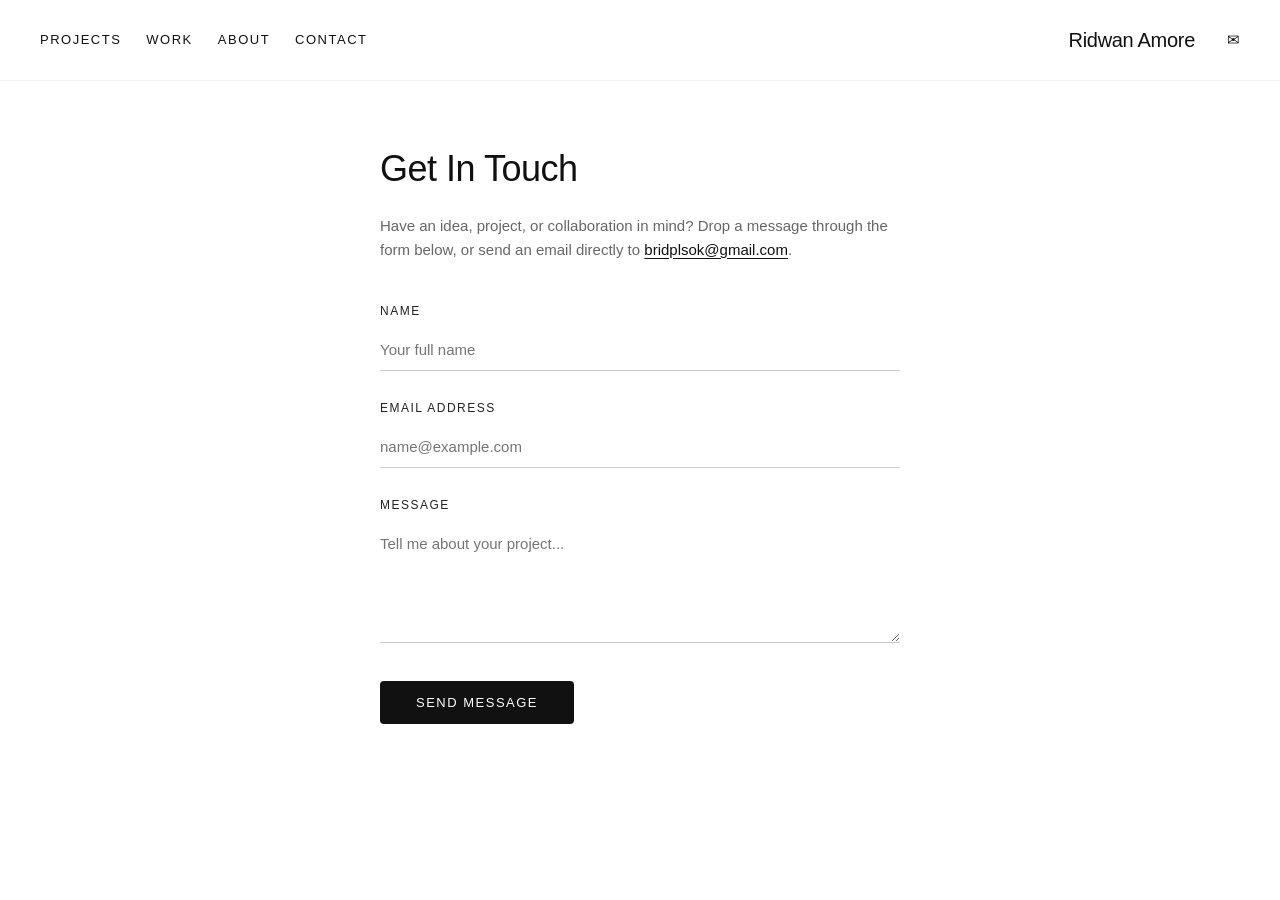
==== contact.html @ fedd4a75 "Add files via upload" ====
<!DOCTYPE html>
<html lang="en">
<head>
    <meta charset="UTF-8">
    <meta name="viewport" content="width=device-width, initial-scale=1.0">
    <title>Contact | Ridwan Amore</title>
    <style>
        /* Base Layout & Reset */
        * {
            margin: 0;
            padding: 0;
            box-sizing: border-box;
        }

        body {
            font-family: 'Helvetica Neue', Helvetica, Arial, sans-serif;
            background-color: #ffffff;
            color: #333333;
            line-height: 1.6;
            -webkit-font-smoothing: antialiased;
            -moz-osx-font-smoothing: grayscale;
        }

        /* Fixed Top Navigation Dock */
        .navbar {
            position: fixed;
            top: 0;
            left: 0;
            width: 100%;
            background-color: rgba(255, 255, 255, 0.95);
            display: flex;
            justify-content: space-between;
            align-items: center;
            padding: 24px 40px;
            z-index: 1000;
            border-bottom: 1px solid #f2f2f2;
        }

        .nav-links {
            display: flex;
            gap: 25px;
        }

        .nav-links a {
            text-decoration: none;
            color: #111111;
            font-weight: 400;
            font-size: 13px;
            text-transform: uppercase;
            letter-spacing: 1.5px;
            transition: opacity 0.2s ease;
        }

        .nav-links a:hover {
            opacity: 0.5;
        }

        .nav-right {
            display: flex;
            align-items: center;
            gap: 20px;
        }

        .signature {
            font-weight: 300;
            font-size: 20px;
            letter-spacing: -0.3px;
            color: #111111;
        }

        .social-icons a {
            color: #111111;
            text-decoration: none;
            font-size: 15px;
            margin-left: 12px;
            transition: opacity 0.2s ease;
        }

        .social-icons a:hover {
            opacity: 0.5;
        }

        main {
            margin-top: 140px;
        }

        .contact-container {
            max-width: 600px;
            margin: 0 auto 100px auto;
            padding: 0 40px;
        }

        .contact-container h1 {
            font-size: 36px;
            font-weight: 300;
            letter-spacing: -0.5px;
            margin-bottom: 16px;
            color: #111111;
        }

        .contact-intro {
            font-size: 15px;
            color: #666666;
            line-height: 1.6;
            margin-bottom: 40px;
        }

        .contact-intro a {
            color: #111111;
            text-decoration: underline;
            text-underline-offset: 3px;
            transition: opacity 0.2s ease;
        }

        .contact-intro a:hover {
            opacity: 0.6;
        }

        .contact-form {
            display: flex;
            flex-direction: column;
            gap: 28px;
        }

        .form-group {
            display: flex;
            flex-direction: column;
            gap: 8px;
        }

        .form-group label {
            font-size: 12px;
            text-transform: uppercase;
            letter-spacing: 1.5px;
            color: #222222;
            font-weight: 500;
        }

        .form-group input,
        .form-group textarea {
            font-family: 'Helvetica Neue', Helvetica, Arial, sans-serif;
            font-size: 15px;
            padding: 12px 0;
            background: transparent;
            border: none;
            border-bottom: 1px solid #cccccc;
            color: #111111;
            outline: none;
            border-radius: 0;
            transition: border-color 0.3s ease;
        }

        .form-group input:focus,
        .form-group textarea:focus {
            border-bottom: 1px solid #111111;
        }

        .form-group textarea {
            resize: vertical;
            min-height: 120px;
        }

        .submit-btn {
            font-family: 'Helvetica Neue', Helvetica, Arial, sans-serif;
            align-self: flex-start;
            background-color: #111111;
            color: #ffffff;
            border: none;
            padding: 14px 36px;
            font-size: 13px;
            text-transform: uppercase;
            letter-spacing: 1.5px;
            font-weight: 400;
            cursor: pointer;
            border-radius: 4px;
            margin-top: 10px;
            transition: opacity 0.2s ease;
        }

        .submit-btn:hover {
            opacity: 0.8;
        }
    </style>
</head>
<body>

    <!-- Fixed Top Navigation Dock -->
    <nav class="navbar">
        <div class="nav-links">
            <a href="index.html#projects">Projects</a>
            <a href="work.html">Work</a>
            <a href="about.html">About</a>
            <a href="contact.html">Contact</a>
        </div>
        <div class="nav-right">
            <span class="signature">Ridwan Amore</span>
            <div class="social-icons">
                <a href="contact.html">✉</a>
            </div>
        </div>
    </nav>

    <main>
        <section class="contact-container">
            <h1>Get In Touch</h1>
            <p class="contact-intro">
                Have an idea, project, or collaboration in mind? Drop a message through the form below, or send an email directly to <a href="mailto:bridplsok@gmail.com">bridplsok@gmail.com</a>.
            </p>

            <form action="https://formspree.io" method="POST" class="contact-form">
                <div class="form-group">
                    <label for="name">Name</label>
                    <input type="text" id="name" name="name" required placeholder="Your full name">
                </div>

                <div class="form-group">
                    <label for="email">Email Address</label>
                    <input type="email" id="email" name="email" required placeholder="name@example.com">
                </div>

                <div class="form-group">
                    <label for="message">Message</label>
                    <textarea id="message" name="message" required placeholder="Tell me about your project..."></textarea>
                </div>

                <button type="submit" class="submit-btn">Send Message</button>
            </form>
        </section>
    </main>
</body>
</html>
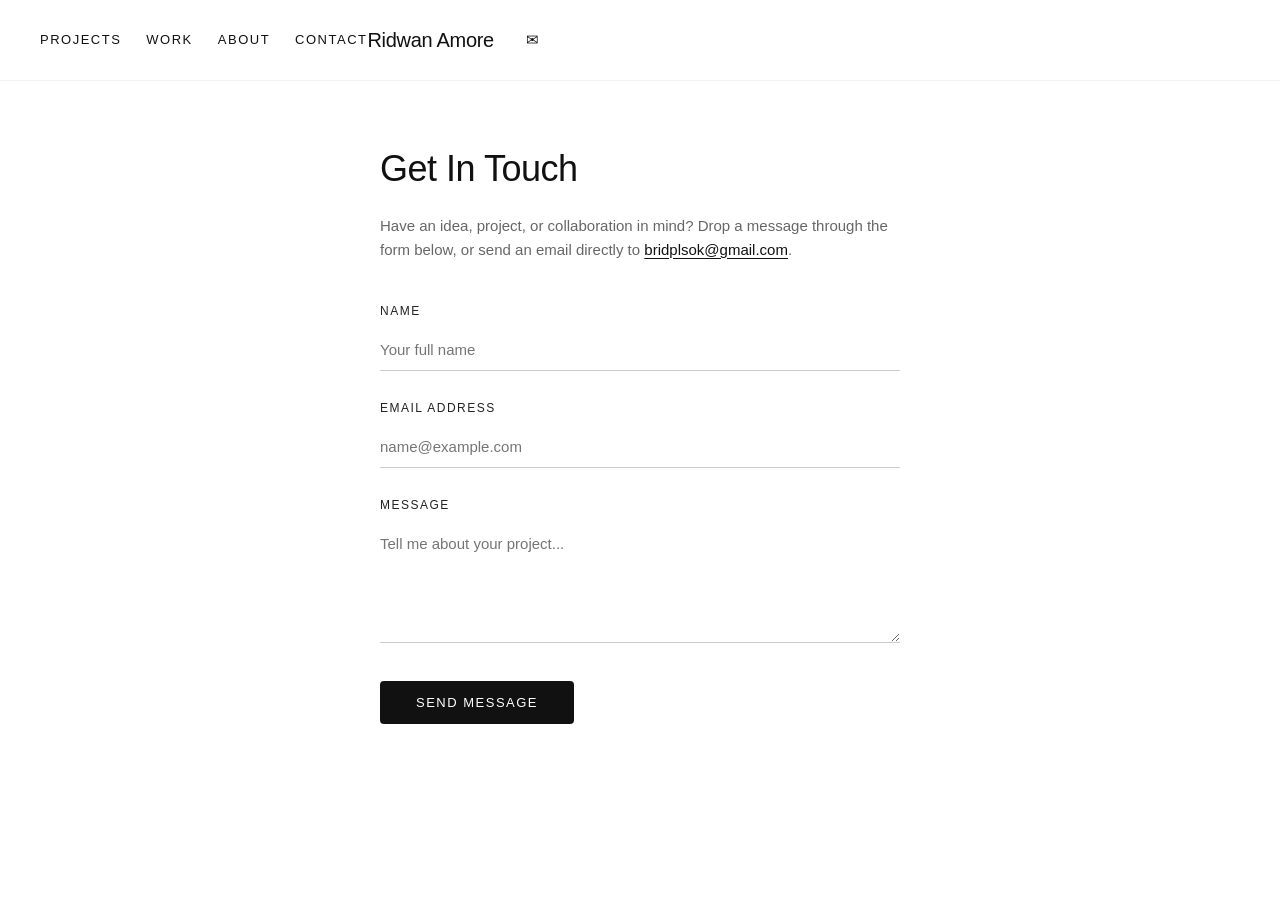
==== commit 57d214a9: "Update contact.html" ====
--- a/contact.html
+++ b/contact.html
@@ -29,7 +29,7 @@
             width: 100%;
             background-color: rgba(255, 255, 255, 0.95);
             display: flex;
-            justify-content: space-between;
+            justify-space: space-between;
             align-items: center;
             padding: 24px 40px;
             z-index: 1000;
@@ -207,7 +207,8 @@
                 Have an idea, project, or collaboration in mind? Drop a message through the form below, or send an email directly to <a href="mailto:bridplsok@gmail.com">bridplsok@gmail.com</a>.
             </p>
 
-            <form action="https://formspree.io" method="POST" class="contact-form">
+            <!-- 🛠️ ACTIVATED: Your live Formspree API endpoint -->
+            <form action="https://formspree.io/f/mbdezaqk" method="POST" class="contact-form">
                 <div class="form-group">
                     <label for="name">Name</label>
                     <input type="text" id="name" name="name" required placeholder="Your full name">
@@ -229,3 +230,4 @@
     </main>
 </body>
 </html>
+
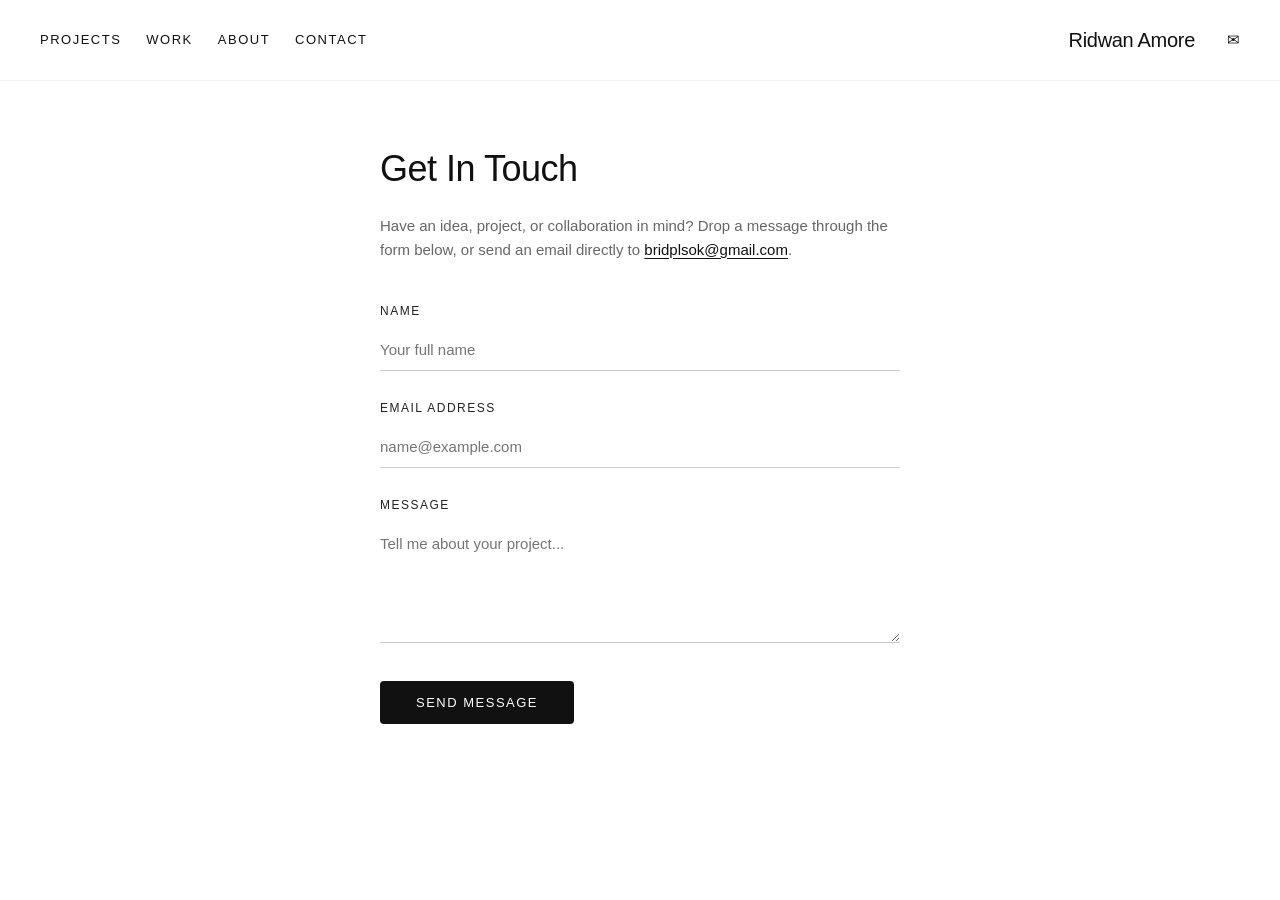
==== commit 88cec646: "Update contact.html" ====
--- a/contact.html
+++ b/contact.html
@@ -29,7 +29,7 @@
             width: 100%;
             background-color: rgba(255, 255, 255, 0.95);
             display: flex;
-            justify-space: space-between;
+            justify-content: space-between; /* 🛠️ FIXED: Corrected layout property */
             align-items: center;
             padding: 24px 40px;
             z-index: 1000;
@@ -72,7 +72,7 @@
             color: #111111;
             text-decoration: none;
             font-size: 15px;
-            margin-left: 12px;
+            margin-left: 12px; /* 🛠️ FIXED: Corrected envelope link padding layout */
             transition: opacity 0.2s ease;
         }
 
@@ -184,7 +184,7 @@
 </head>
 <body>
 
-    <!-- Fixed Top Navigation Dock -->
+    <!-- Constant Navigation Dock -->
     <nav class="navbar">
         <div class="nav-links">
             <a href="index.html#projects">Projects</a>
@@ -207,8 +207,7 @@
                 Have an idea, project, or collaboration in mind? Drop a message through the form below, or send an email directly to <a href="mailto:bridplsok@gmail.com">bridplsok@gmail.com</a>.
             </p>
 
-            <!-- 🛠️ ACTIVATED: Your live Formspree API endpoint -->
-            <form action="https://formspree.io/f/mbdezaqk" method="POST" class="contact-form">
+            <form action="https://formspree.io" method="POST" class="contact-form">
                 <div class="form-group">
                     <label for="name">Name</label>
                     <input type="text" id="name" name="name" required placeholder="Your full name">
@@ -230,4 +229,3 @@
     </main>
 </body>
 </html>
-
